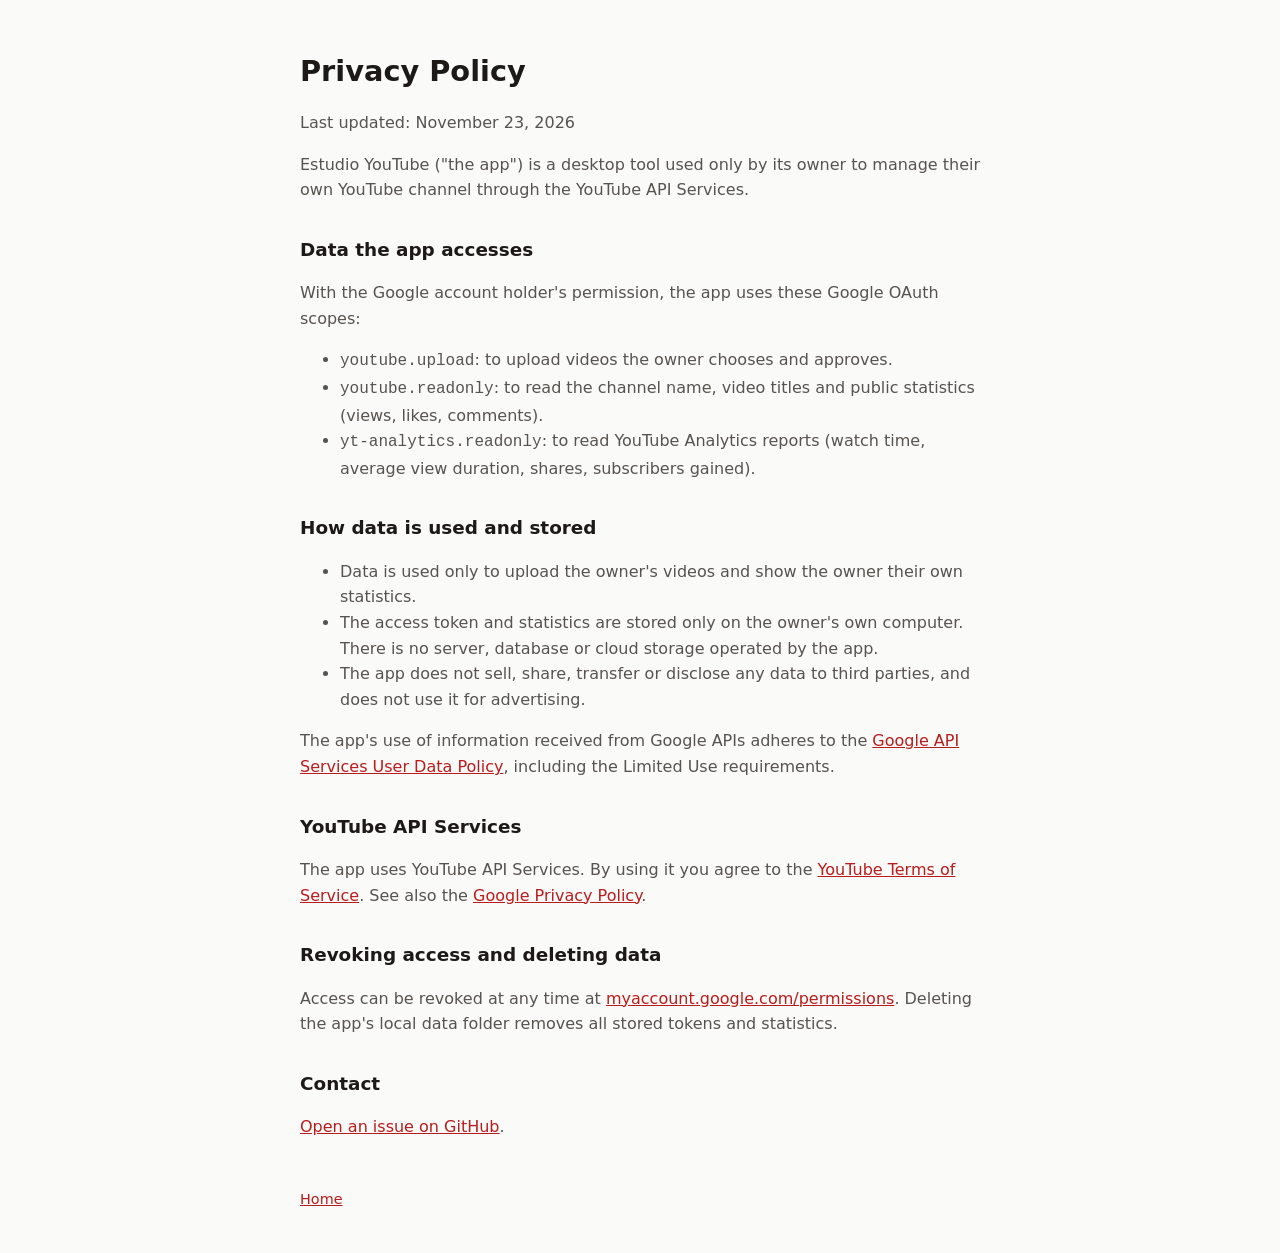
==== privacy.html @ f1d4fdd8 "Páginas públicas de Estudio YouTube (inicio, privacidad, términos)" ====
<!doctype html>
<html lang="en"><head><meta charset="utf-8"><meta name="viewport" content="width=device-width,initial-scale=1">
<title>Privacy Policy – Estudio YouTube</title><link rel="stylesheet" href="style.css"></head>
<body><main>
<h1>Privacy Policy</h1>
<p>Last updated: November 23, 2026</p>
<p>Estudio YouTube ("the app") is a desktop tool used only by its owner to manage their own YouTube channel through the YouTube API Services.</p>
<h2>Data the app accesses</h2>
<p>With the Google account holder's permission, the app uses these Google OAuth scopes:</p>
<ul>
<li><code>youtube.upload</code>: to upload videos the owner chooses and approves.</li>
<li><code>youtube.readonly</code>: to read the channel name, video titles and public statistics (views, likes, comments).</li>
<li><code>yt-analytics.readonly</code>: to read YouTube Analytics reports (watch time, average view duration, shares, subscribers gained).</li>
</ul>
<h2>How data is used and stored</h2>
<ul>
<li>Data is used only to upload the owner's videos and show the owner their own statistics.</li>
<li>The access token and statistics are stored only on the owner's own computer. There is no server, database or cloud storage operated by the app.</li>
<li>The app does not sell, share, transfer or disclose any data to third parties, and does not use it for advertising.</li>
</ul>
<p>The app's use of information received from Google APIs adheres to the <a href="https://developers.google.com/terms/api-services-user-data-policy">Google API Services User Data Policy</a>, including the Limited Use requirements.</p>
<h2>YouTube API Services</h2>
<p>The app uses YouTube API Services. By using it you agree to the <a href="https://www.youtube.com/t/terms">YouTube Terms of Service</a>. See also the <a href="https://policies.google.com/privacy">Google Privacy Policy</a>.</p>
<h2>Revoking access and deleting data</h2>
<p>Access can be revoked at any time at <a href="https://myaccount.google.com/permissions">myaccount.google.com/permissions</a>. Deleting the app's local data folder removes all stored tokens and statistics.</p>
<h2>Contact</h2>
<p><a href="https://github.com/joaquinserver9-ux/estudio-youtube/issues">Open an issue on GitHub</a>.</p>
<footer><a href="index.html">Home</a></footer>
</main></body></html>
---- style.css ----
:root{--bg:#fafaf9;--fg:#1c1917;--muted:#57534e;--accent:#b91c1c}
@media (prefers-color-scheme:dark){:root{--bg:#1c1917;--fg:#f5f5f4;--muted:#a8a29e;--accent:#f87171}}
body{margin:0;background:var(--bg);color:var(--fg);font:16px/1.6 system-ui,sans-serif}
main{max-width:680px;margin:0 auto;padding:48px 16px}
h1{font-size:1.8rem;margin:0 0 8px}h2{font-size:1.15rem;margin-top:32px}
p,li{color:var(--muted)}a{color:var(--accent)}footer{margin-top:48px;font-size:.9rem;color:var(--muted)}
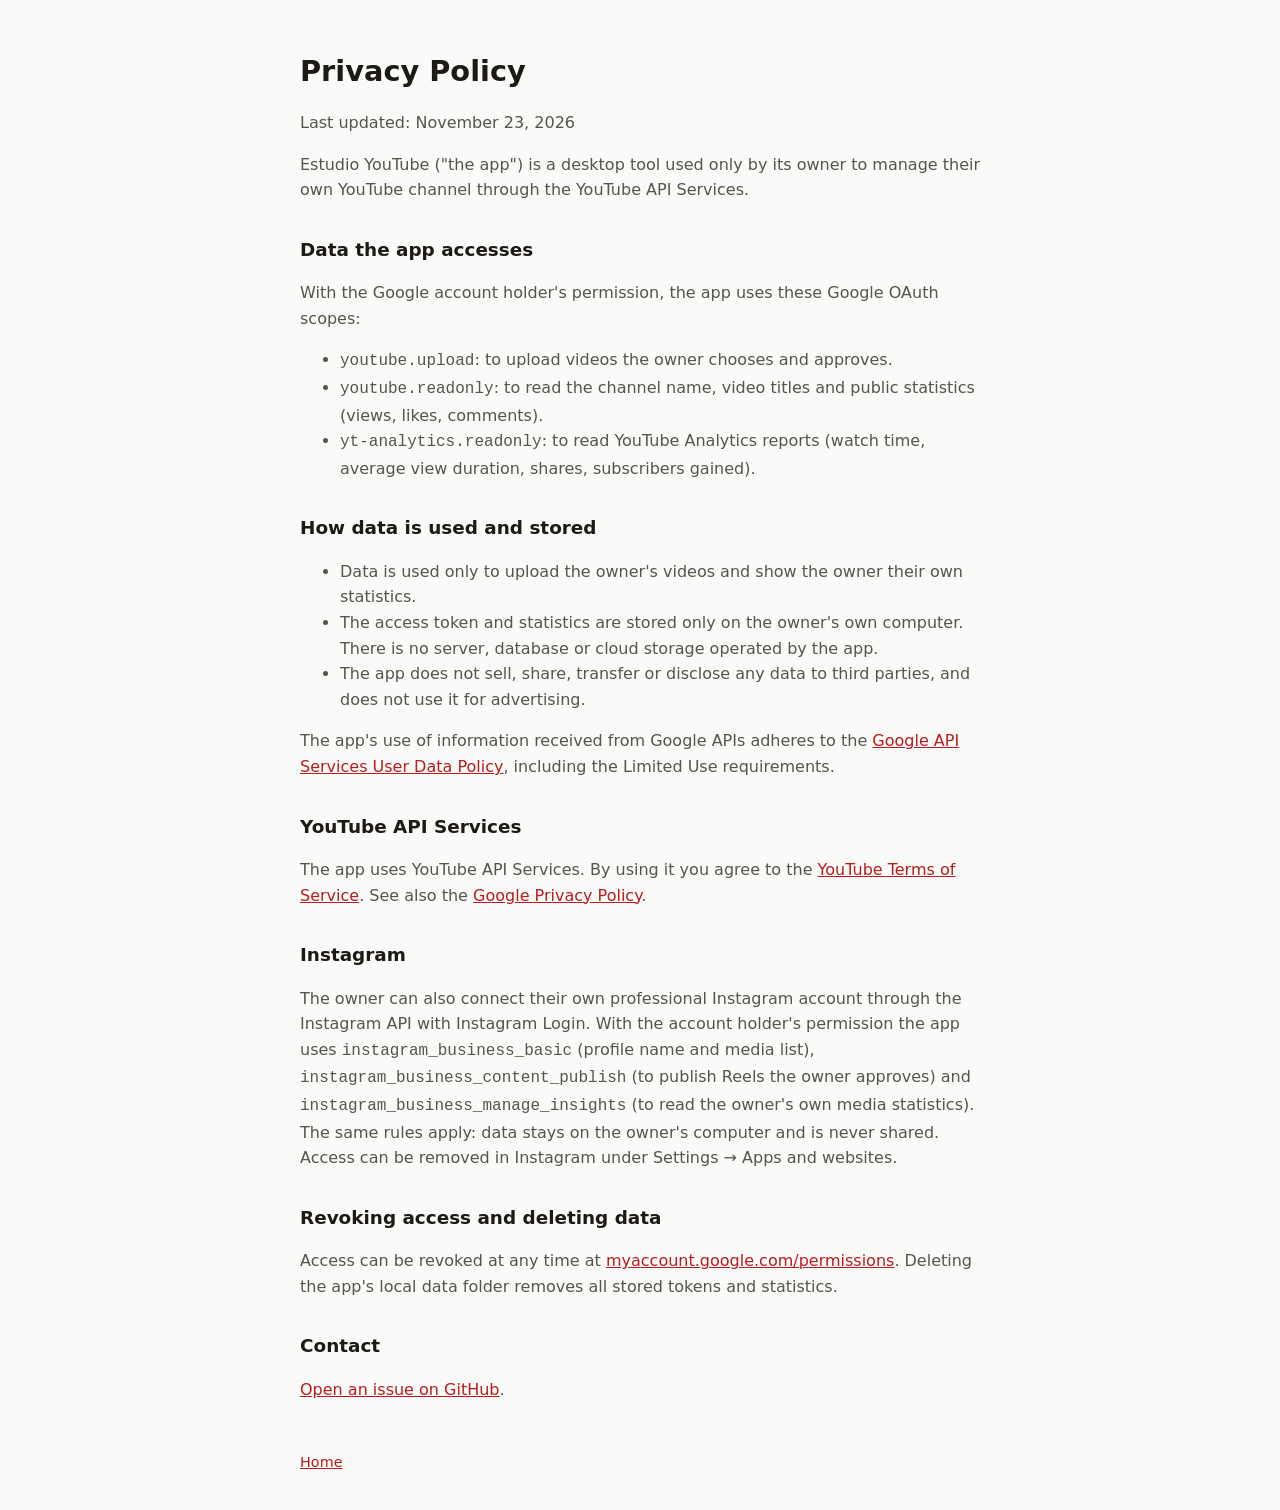
==== commit 09d8a250: "Página de retorno para el inicio de sesión de Instagram y privacidad de Instagram" ====
--- a/privacy.html
+++ b/privacy.html
@@ -21,6 +21,8 @@
 <p>The app's use of information received from Google APIs adheres to the <a href="https://developers.google.com/terms/api-services-user-data-policy">Google API Services User Data Policy</a>, including the Limited Use requirements.</p>
 <h2>YouTube API Services</h2>
 <p>The app uses YouTube API Services. By using it you agree to the <a href="https://www.youtube.com/t/terms">YouTube Terms of Service</a>. See also the <a href="https://policies.google.com/privacy">Google Privacy Policy</a>.</p>
+<h2>Instagram</h2>
+<p>The owner can also connect their own professional Instagram account through the Instagram API with Instagram Login. With the account holder's permission the app uses <code>instagram_business_basic</code> (profile name and media list), <code>instagram_business_content_publish</code> (to publish Reels the owner approves) and <code>instagram_business_manage_insights</code> (to read the owner's own media statistics). The same rules apply: data stays on the owner's computer and is never shared. Access can be removed in Instagram under Settings → Apps and websites.</p>
 <h2>Revoking access and deleting data</h2>
 <p>Access can be revoked at any time at <a href="https://myaccount.google.com/permissions">myaccount.google.com/permissions</a>. Deleting the app's local data folder removes all stored tokens and statistics.</p>
 <h2>Contact</h2>
